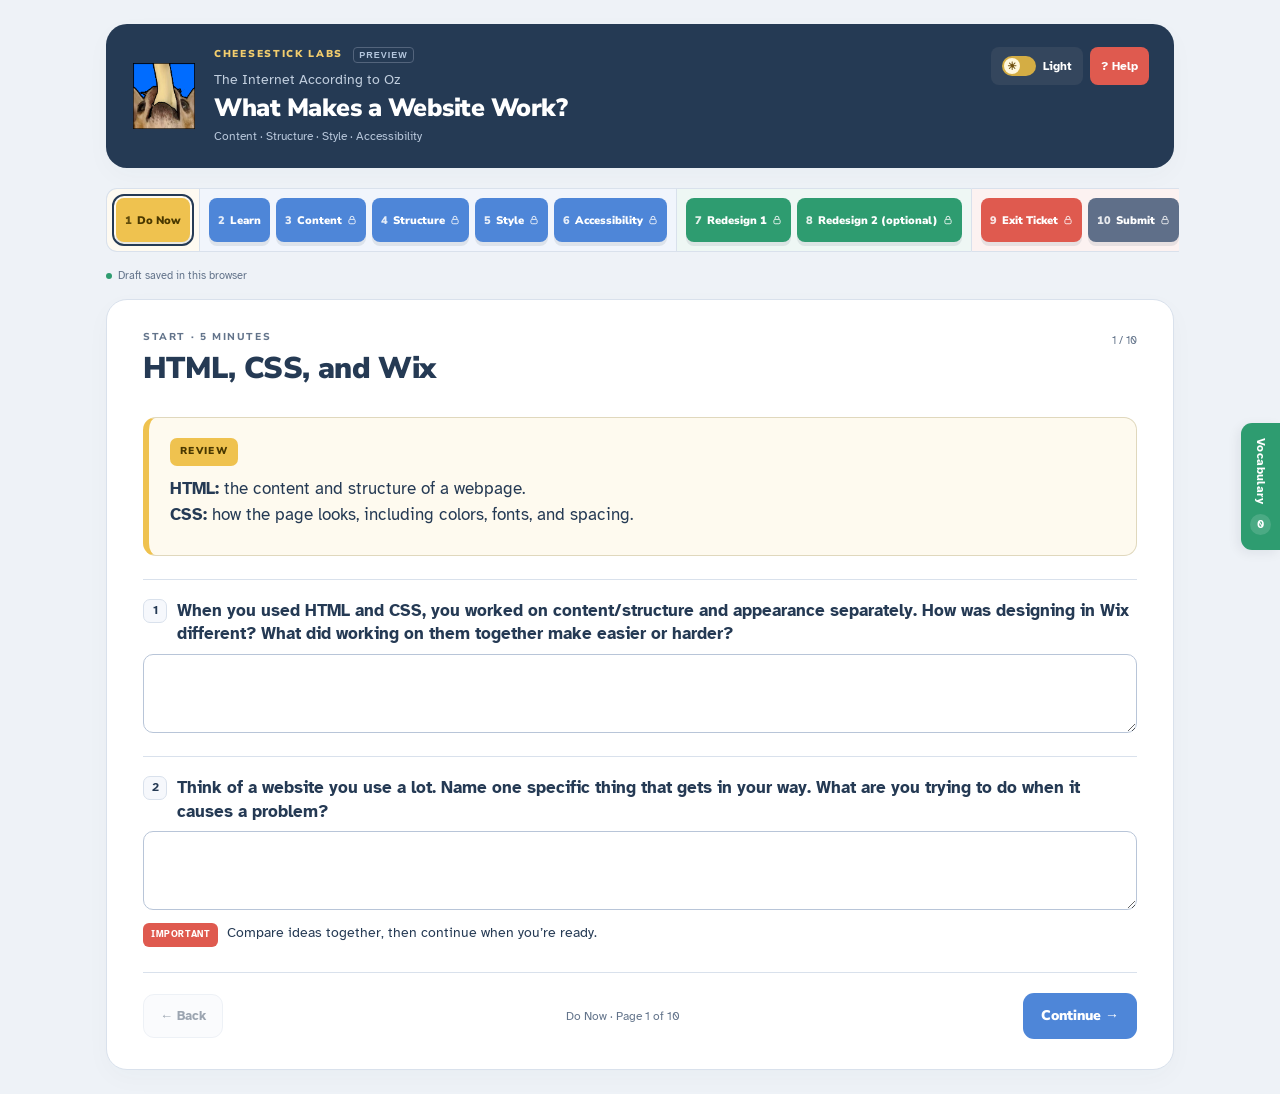
==== lab/index.html @ 754da24a "Add files via upload" ====
<!doctype html>
<html lang="en"><head><meta charset="utf-8"><meta name="viewport" content="width=device-width,initial-scale=1"><meta name="color-scheme" content="light dark"><title>Cheesestick Labs · What Makes a Website Work?</title><link rel="stylesheet" href="styles.css"><link rel="stylesheet" href="monday.css"></head><body>
<a href="#lesson" class="skip">Skip to lesson</a>
<div class="app-shell">
 <header class="topbar"><div class="brand"><div class="logo"><img src="assets/cheesestick-labs.png" alt="Cheesestick Labs" width="202" height="211"></div><div class="brand-text"><div class="brandline">CHEESESTICK LABS <span class="preview-tag">PREVIEW</span></div><div class="series" id="series"></div><h1 id="lesson-title"></h1><div class="subtitle" id="subtitle"></div></div></div><div class="header-tools"><div class="utilities"><button id="language" class="language" hidden>Español</button><button id="theme" class="theme" aria-label="Switch color theme"><span class="theme-track"><span class="theme-thumb">☀</span></span><span id="theme-label">Light</span></button><button id="help" class="help">? <span data-i="help">Help</span></button></div></div></header>
 <div class="nav-wrap"><div class="lesson-map-scroll"><nav id="page-nav" aria-label="Lesson pages"></nav></div><div class="session-line"><span class="draft" id="draft-status" role="status"></span><span id="theme-note"></span></div></div>
 <main id="lesson" tabindex="-1"></main>
</div>
<button class="vocab-tab" id="vocab-toggle" aria-controls="vocab-drawer" aria-expanded="false"><span data-i="vocabulary">Vocabulary</span><span id="vocab-count">0</span></button>
<aside id="vocab-drawer" class="vocab-drawer" aria-labelledby="vocab-heading" hidden><div class="drawer-heading"><div><span class="eyebrow" data-i="keepHandy">KEEP HANDY</span><h2 id="vocab-heading" data-i="vocabulary">Vocabulary</h2></div><button class="icon-button" id="vocab-close" aria-label="Close vocabulary">×</button></div><p class="muted" data-i="vocabIntro">Your glossary grows as you visit each topic.</p><dl id="vocab-list"></dl></aside>
<dialog id="checkpoint" class="checkpoint" aria-labelledby="checkpoint-question"><form id="checkpoint-form"><div class="dialog-top"><span class="eyebrow" data-i="teacherCheckpoint">TEACHER CHECKPOINT</span><button type="button" class="icon-button" data-close="checkpoint" aria-label="Close">×</button></div><span class="dialog-symbol">✦</span><h2 id="checkpoint-question"></h2><p id="checkpoint-hint" class="muted"></p><label for="checkpoint-answer" data-i="yourAnswer">Your answer</label><div class="unlock-row"><input id="checkpoint-answer" type="text" autocomplete="off" autocapitalize="off" spellcheck="false" required><button class="primary" data-i="unlock">Unlock →</button></div><p class="dialog-note" data-i="passwordNote">Your teacher will share the answer when it’s time to move on.</p><p id="checkpoint-status" role="status"></p></form></dialog>
<dialog id="help-dialog"><div class="dialog-top"><span class="eyebrow" data-i="aLittleHelp">A LITTLE HELP</span><button class="icon-button" data-close="help-dialog" aria-label="Close">×</button></div><h2 data-i="howThisWorks">How this lab works</h2><div id="help-content"></div><div class="help-actions"><button id="print-worksheet" class="secondary" data-i="worksheet">Print blank worksheet</button><button data-close="help-dialog" class="primary" data-i="gotIt">Got it</button></div></dialog>
<div class="toast" id="toast" role="status" hidden></div>
<div id="print-area"></div>
<script src="lesson.js"></script><script src="annotation-archive.js"></script><script src="monday.js"></script><script src="meatball-photos.js"></script><script src="meatball.js"></script><script src="app.js"></script></body></html>
---- lab/styles.css ----
@import url('https://fonts.googleapis.com/css2?family=Atkinson+Hyperlegible:wght@400;700&family=Nunito+Sans:wght@600;700;800;900&display=swap');
:root{color-scheme:light;--bg:#eef2f7;--surface:#fff;--soft:#f6f8fc;--field:#fff;--ink:#253a54;--muted:#63748b;--line:#d9e1ec;--header:#253a54;--blue:#4e86d8;--green:#2e9c70;--gold:#efc24f;--red:#df5a4f;--purple:#8f79d8;--slate:#5f6f89;--shadow:0 8px 26px #253a5407;--activity:#f7faff;--grid:#d6e1f0;--node:#fff}
:root[data-theme=dark]{color-scheme:dark;--bg:#151e2b;--surface:#202d3e;--soft:#1b2737;--field:#172333;--ink:#e0e8f4;--muted:#acbdd3;--line:#3a4b61;--header:#111a27;--shadow:0 8px 26px #0d17231c;--activity:#182638;--grid:#35485f;--node:#25374d}
*{box-sizing:border-box}body{margin:0;background:var(--bg);color:var(--ink);font:17px/1.55 'Atkinson Hyperlegible','Segoe UI',sans-serif}button,input,textarea,select{font:inherit}button,a,select,input,textarea{-webkit-tap-highlight-color:transparent}button{cursor:pointer;min-height:44px;border:0;font-weight:700;border-radius:11px;padding:10px 16px;transition:filter .15s,transform .15s}button:hover{filter:brightness(1.05)}button:active{transform:translateY(1px)}button:disabled{opacity:.45;cursor:not-allowed}button:focus-visible,a:focus-visible,input:focus-visible,textarea:focus-visible,select:focus-visible{outline:3px solid var(--gold);outline-offset:4px}a{color:var(--blue);text-underline-offset:3px}h1,h2,h3,.nav-button,.block-label,.primary,.brandline{font-family:'Nunito Sans','Segoe UI',sans-serif}h1,h2,h3{line-height:1.2}h2{font-size:30px;font-weight:900;letter-spacing:-.65px;margin:7px 0 12px}h3{font-size:20px;margin:0 0 9px}p{margin:0 0 14px}p:last-child{margin-bottom:0}.app-shell{max-width:1160px;margin:auto;padding:24px 46px 0}.topbar{border-radius:21px;background:var(--header);padding:23px 25px;color:#fff;display:flex;align-items:center;justify-content:space-between;gap:20px;box-shadow:var(--shadow)}.brand{display:flex;gap:17px;align-items:center}.logo{flex:none;width:66px;height:66px;background:#34475f;border:1px solid #4d6078;border-radius:18px;padding:5px;transform:rotate(-5deg)}.logo svg{width:100%;height:100%}.brandline{font-size:10px;letter-spacing:1.7px;font-weight:900;color:#f2cd6d;display:flex;gap:10px;align-items:center}.preview-tag{font:700 9px 'Segoe UI',sans-serif;letter-spacing:1px;color:#b5c7de;border:1px solid #53647c;border-radius:4px;padding:2px 5px}.series{font-size:14px;color:#c1cede;margin-top:6px}h1{font-size:25px;font-weight:900;letter-spacing:-.5px;margin:2px 0 4px}.subtitle{font-size:12px;color:#b9c8dc}.header-tools{flex:none;align-self:stretch;display:flex;flex-direction:column;justify-content:space-between;gap:15px;align-items:flex-end}.utilities{display:flex;gap:7px;align-items:center}.utilities button{font-size:12px;padding:8px 11px;min-height:38px;border-radius:8px;color:white}.language{background:#8f79d8}.help{background:#df5a4f}.theme{display:flex;gap:7px;align-items:center;background:#34465d}.theme-track{background:#d4ad44;width:34px;height:20px;border-radius:15px;display:block;padding:2px;transition:background .2s}.theme-thumb{display:grid;place-items:center;background:#fff8df;color:#705010;width:16px;height:16px;border-radius:50%;font-size:11px;transition:transform .2s}[data-theme=dark] .theme-track{background:#617a9f}[data-theme=dark] .theme-thumb{transform:translateX(14px);background:#e4edff;color:#324b69}.pacing{display:flex;gap:8px;align-items:center;font-size:11px;color:#c1cede}.pacing select{background:#34465d;color:#edf3fa;border:1px solid #53647c;border-radius:6px;padding:5px;font-size:11px}.nav-wrap{padding:20px 0 15px}nav{display:flex;gap:8px;flex-wrap:wrap}.nav-button{background:var(--tab);color:#fff;border-radius:12px;padding:12px 13px;font-size:12px;font-weight:900;box-shadow:0 4px 0 #23364d18;display:flex;gap:7px;align-items:center}.nav-button.gold{color:#493800}.nav-button[aria-current=page]{outline:3px solid var(--ink);outline-offset:2px}.nav-num{opacity:.85}.lock{width:12px;height:12px;opacity:.85}.session-line{display:flex;align-items:center;justify-content:space-between;gap:12px;font-size:11px;color:var(--muted);margin-top:15px;flex-wrap:wrap}.draft::before{content:'';display:inline-block;width:6px;height:6px;background:var(--green);border-radius:50%;margin-right:6px}.draft.error::before{background:var(--red)}main{background:var(--surface);border:1px solid var(--line);border-radius:21px;padding:30px 36px;box-shadow:var(--shadow);min-height:450px;scroll-margin-top:15px}main:focus{outline:none}.page-top{display:flex;gap:18px;justify-content:space-between;align-items:start;margin-bottom:18px}.eyebrow{font:800 10px 'Nunito Sans',sans-serif;letter-spacing:1.6px;color:var(--muted)}.page-count{font-size:11px;color:var(--muted);white-space:nowrap;margin-top:2px}.lead{color:var(--muted);max-width:780px;font-size:17px}.block{--tone:var(--gold);border:1px solid color-mix(in srgb,var(--tone) 30%,var(--line));border-left:6px solid var(--tone);background:color-mix(in srgb,var(--tone) 9%,var(--surface));padding:18px 21px;border-radius:13px;margin:18px 0}.block-label{display:inline-block;font-size:10px;font-weight:900;letter-spacing:1.3px;background:var(--tone);color:white;border-radius:7px;padding:6px 10px;margin-bottom:10px}.learn{--tone:var(--gold)}.learn .block-label{color:#493800}.observe{--tone:var(--blue)}.try{--tone:var(--green)}.review{--tone:var(--purple)}.important{--tone:var(--red)}.block p{margin-bottom:8px}.more-row{display:flex;gap:15px;flex-wrap:wrap;margin-top:8px;align-items:center}.learn-more{margin-top:8px}.learn-more summary{cursor:pointer;font-size:13px;color:var(--ink);font-weight:700}.learn-more p{font-size:14px;color:var(--muted);margin-top:8px}.slide-link{font-size:13px}.activity-area{background:var(--activity);border:1px solid var(--line);border-radius:12px;padding:18px;margin-top:13px}.activity-head{display:flex;gap:10px;align-items:center;justify-content:space-between;flex-wrap:wrap;margin-bottom:10px}.activity-head p{margin:0}.caption{font-size:12px;color:var(--muted)}.route-compare{display:grid;grid-template-columns:1fr 1fr;gap:12px}.route-option{padding:13px 15px;background:var(--node);border:1px solid var(--line);border-radius:10px}.route-letters{display:flex;gap:10px;align-items:center;font-weight:700;font-size:17px}.route-letters span{color:var(--muted);font-size:12px}.route-total{font:900 29px 'Nunito Sans',sans-serif;line-height:1.3;margin-top:8px}.route-total small{font:400 13px 'Atkinson Hyperlegible',sans-serif;color:var(--muted)}.route-option.better{border-color:var(--green)}.route-option.better .route-total{color:var(--green)}[data-theme=dark] .route-option.better .route-total{color:#63d5a4}.slider-label{display:flex;justify-content:space-between;gap:12px;font-size:14px;margin:18px 0 5px}.slider-label output{font-weight:700}input[type=range]{width:100%;accent-color:var(--green);margin:5px 0 0;min-height:25px}.slider-hints{display:flex;justify-content:space-between;font-size:11px;color:var(--muted)}.result-line{background:color-mix(in srgb,var(--green) 10%,var(--surface));padding:10px 13px;border-radius:8px;font-size:14px;margin-top:12px;min-height:42px}.question{border-top:1px solid var(--line);padding-top:19px;margin-top:23px}.question-label{display:flex;gap:10px;align-items:start;font-weight:700;line-height:1.4;margin-bottom:8px}.q-number{display:grid;place-items:center;width:24px;height:24px;flex:none;background:var(--soft);border:1px solid var(--line);border-radius:7px;font-size:12px}.question .caption{margin:0 0 10px 34px}.question textarea{display:block;width:100%;resize:vertical;background:var(--field);border:1px solid #b8c5d8;color:var(--ink);padding:12px 14px;border-radius:10px;min-height:76px}.question.deep{border:1px solid color-mix(in srgb,var(--purple) 45%,var(--line));border-left:6px solid var(--purple);background:color-mix(in srgb,var(--purple) 6%,var(--surface));padding:17px 20px;border-radius:13px;margin-top:20px}.think-heading{display:flex;justify-content:space-between;gap:10px;margin-bottom:9px}.think-heading strong{font-size:11px;color:var(--purple);letter-spacing:1px}.discussion-cue{font-size:12px;color:var(--muted);margin-top:9px}.pause-line{font-size:14px;padding:12px 0 0;display:flex;gap:9px;align-items:start}.pause-line strong{color:var(--red)}.page-bottom{display:flex;justify-content:space-between;gap:15px;align-items:center;margin-top:25px;padding-top:20px;border-top:1px solid var(--line)}.primary{background:var(--blue);color:white;font-size:14px;font-weight:900;padding:12px 18px}.secondary{background:var(--soft);border:1px solid var(--line);color:var(--ink);font-size:13px}.page-bottom .caption{text-align:center}.next-wrap{display:flex;align-items:center;gap:8px}.next-wrap svg{width:12px;height:12px}.vocab-tab{position:fixed;right:0;top:47%;z-index:15;writing-mode:vertical-rl;display:flex;gap:10px;align-items:center;background:var(--green);color:white;border-radius:11px 0 0 11px;padding:15px 9px;font-size:12px;letter-spacing:.4px;box-shadow:-3px 3px 12px #15213112}.vocab-tab span:last-child{display:grid;place-items:center;background:#ffffff24;border-radius:50%;width:21px;height:21px;writing-mode:horizontal-tb;font-size:11px}.vocab-drawer{position:fixed;right:0;top:0;bottom:0;width:min(365px,90vw);background:var(--surface);border-left:1px solid var(--line);box-shadow:-14px 0 50px #111a2730;z-index:25;padding:30px 26px;overflow-y:auto}.drawer-heading{display:flex;justify-content:space-between;align-items:start;gap:15px}.vocab-drawer h2{font-size:26px}.vocab-drawer dt{font-weight:700;color:var(--green);margin-top:22px}.vocab-drawer dd{margin:5px 0 0;font-size:15px}.vocab-drawer .term-page{font-size:11px;color:var(--muted);margin-top:4px}.icon-button{font-size:25px;line-height:1;width:40px;min-height:40px;padding:5px;color:var(--muted);background:var(--soft);flex:none}.vocab-link{padding:0;border:0;background:none;min-height:0;display:inline;color:inherit;font:inherit;font-weight:700;text-decoration:underline dotted var(--gold);text-underline-offset:4px}footer{padding:23px;text-align:center;color:var(--muted);font-size:12px}footer a{color:inherit}dialog{width:min(480px,calc(100% - 32px));border:1px solid var(--line);border-radius:19px;background:var(--surface);color:var(--ink);padding:27px;box-shadow:0 20px 100px #0b162355}dialog::backdrop{background:#111a2799;backdrop-filter:blur(4px)}dialog h2{font-size:26px}.dialog-top{display:flex;align-items:center;justify-content:space-between;gap:12px;margin-bottom:12px}.dialog-symbol{display:grid;place-items:center;background:color-mix(in srgb,var(--gold) 18%,var(--surface));color:var(--gold);width:42px;height:42px;border-radius:12px;font-size:28px;margin-bottom:15px}.muted{color:var(--muted);font-size:14px}.unlock-row{display:flex;gap:8px;margin-top:7px}.unlock-row input{min-width:0;width:100%}.unlock-row button{flex:none}input:not([type=range]),select{border:1px solid var(--line);background:var(--field);color:var(--ink);padding:10px 12px;border-radius:9px}dialog label{font-size:13px;font-weight:700}.dialog-note{font-size:12px;color:var(--muted);margin-top:13px}#checkpoint-status{font-size:13px;color:var(--red);margin-top:10px}.help-entry{margin:18px 0}.help-entry h3{font-size:16px}.help-entry p{font-size:14px;color:var(--muted)}.help-actions{display:flex;gap:9px;flex-wrap:wrap;justify-content:space-between;margin-top:23px}.toast{position:fixed;left:50%;bottom:22px;transform:translateX(-50%);background:var(--ink);color:var(--surface);padding:12px 20px;border-radius:10px;box-shadow:var(--shadow);z-index:50;max-width:90%;font-size:14px}.router-map{display:block;width:100%;height:auto;max-height:210px}.map-line{stroke:var(--grid);stroke-width:4;fill:none;stroke-linecap:round}.map-line.active{stroke:var(--blue)}.map-line.closed{stroke:var(--red);stroke-dasharray:6 7;opacity:.5}.map-node{fill:var(--node);stroke:var(--line);stroke-width:2}.map-node.router{stroke:var(--blue)}.router-map text{fill:var(--ink);font-family:'Nunito Sans',sans-serif;font-weight:800;font-size:14px}.router-map .edge-label{font:12px 'Atkinson Hyperlegible',sans-serif;fill:var(--muted)}.packet-dot{fill:var(--gold);stroke:var(--surface);stroke-width:3}.activity-controls{display:flex;gap:8px;align-items:center;flex-wrap:wrap;margin-top:9px}.activity-controls .primary{background:var(--green)}.toggle-link{background:var(--node);color:var(--ink);border:1px solid var(--line);font-size:13px}.toggle-link[aria-pressed=true]{border-color:var(--red);color:var(--red)}.message-scene{display:flex;justify-content:center;align-items:center;gap:18px;padding:20px 10px}.message-device{background:var(--node);border:2px solid var(--line);border-radius:16px;padding:20px;min-width:130px;text-align:center}.message-device .device-icon{font-size:26px;margin-bottom:8px}.message-device strong{display:block;font-size:15px}.message-device small{color:var(--muted);font-size:12px}.message-trail{color:var(--blue);letter-spacing:5px;position:relative;overflow:hidden;min-width:75px;text-align:center}.message-trail:after{content:'●';position:absolute;left:-10%;color:var(--gold);animation:message 3s linear infinite}@keyframes message{to{left:110%}}.review-prompt{font-size:14px}.workbench{display:grid;grid-template-columns:1fr 1fr;gap:20px;align-items:start}.tile-pool{display:flex;gap:7px;flex-wrap:wrap;align-items:center}.route-tile{background:var(--node);color:var(--ink);border:2px solid var(--blue);border-radius:9px;width:52px;min-height:49px;cursor:grab;touch-action:none;font:900 17px 'Nunito Sans',sans-serif}.route-tile[aria-pressed=true]{background:var(--blue);color:white}.drop-slot{display:flex;align-items:center;justify-content:center;gap:8px;background:var(--field);border:2px dashed var(--line);border-radius:11px;min-height:75px;padding:10px;margin-top:8px;flex-wrap:wrap}.drop-slot.over{border-color:var(--green);background:color-mix(in srgb,var(--green) 9%,var(--surface))}.path-stop{display:flex;gap:8px;align-items:center;font-weight:700}.path-stop button{min-height:35px;padding:4px 10px;background:var(--blue);color:white;border-radius:7px}.test-history{border-top:1px solid var(--line);margin-top:15px;padding-top:12px;font-size:13px}.test-history ol{margin:7px 0 0;padding-left:22px}.history-row{padding:3px 0}.history-cost{font-weight:700;color:var(--green)}.task-steps{display:flex;gap:13px;flex-wrap:wrap;margin:15px 0;color:var(--muted);font-size:12px}.task-steps span{display:flex;align-items:center;gap:5px}.task-steps b{display:grid;place-items:center;width:20px;height:20px;border-radius:50%;background:var(--soft);color:var(--ink)}.submit-fields{display:grid;grid-template-columns:2fr 1fr;gap:16px;margin:20px 0}.submit-fields label{font-size:13px;font-weight:700;display:block;margin-bottom:6px}.submit-fields input,.submit-fields select{width:100%}.response-summary{border:1px solid var(--line);border-radius:12px;overflow:hidden;margin:19px 0}.summary-row{display:flex;justify-content:space-between;align-items:center;gap:10px;padding:12px 16px;font-size:14px;border-bottom:1px solid var(--line)}.summary-row:last-child{border-bottom:0}.summary-row button{background:none;color:var(--blue);font-size:13px;padding:2px 4px;min-height:30px}.summary-stat{font-size:12px;color:var(--muted)}.submit-actions{display:flex;gap:9px;flex-wrap:wrap}.submit-note{margin-top:14px;padding:14px 16px;border-radius:10px;background:var(--soft);border:1px solid var(--line);font-size:14px}.submit-note.success{border-color:var(--green)}.preview-notice{font-size:13px;color:var(--muted);border-left:3px solid var(--gold);padding-left:12px;margin:18px 0}.skip{position:absolute;top:-100px;background:var(--surface);padding:12px;z-index:100}.skip:focus{top:10px}#print-area{display:none}[hidden]{display:none!important}.drag-ghost{position:fixed;pointer-events:none;z-index:60;background:var(--blue);color:white;padding:10px 17px;border-radius:10px;font-weight:700;box-shadow:0 6px 20px #111a2755}
@media(min-width:1400px){.app-shell{max-width:1210px}}@media(max-width:950px){.topbar{align-items:flex-start}.brand{align-items:flex-start}.header-tools{gap:15px}.app-shell{padding:18px 42px 0 18px}h1{font-size:23px}.utilities{flex-wrap:wrap;justify-content:flex-end}.nav-button{padding:11px;font-size:11px}main{padding:26px}}
@media(max-width:680px){body{font-size:16px}.app-shell{padding:10px 34px 0 10px}.topbar{padding:18px;flex-direction:column;gap:17px;border-radius:16px}.logo{width:47px;height:47px;border-radius:13px}.brand{gap:11px}.brandline{font-size:9px}.series{font-size:12px}h1{font-size:21px}.subtitle{font-size:11px}.header-tools{flex-direction:row;align-items:center;align-self:stretch;flex-wrap:wrap}.utilities button{font-size:11px}.pacing{font-size:10px}nav{gap:7px}.nav-button{flex:1 1 28%;justify-content:center;font-size:10px;padding:10px 6px}.session-line{font-size:10px}#theme-note{display:none}main{padding:21px 17px;border-radius:16px}h2{font-size:25px}.page-top{gap:8px}.eyebrow{font-size:9px;letter-spacing:1px}.page-count{font-size:10px}.lead{font-size:16px}.block{padding:15px;border-left-width:5px}.route-compare{gap:8px}.route-option{padding:12px}.route-letters{gap:6px;font-size:15px}.route-total{font-size:26px}.workbench{grid-template-columns:1fr;gap:12px}.question.deep{padding:15px}.page-bottom{gap:8px}.page-bottom .caption{display:none}.primary{padding:11px 14px}.vocab-tab{padding:12px 6px;font-size:11px}.message-scene{gap:10px;padding:15px 0}.message-device{min-width:90px;padding:12px}.message-trail{min-width:38px;letter-spacing:2px}.message-device strong{font-size:13px}.message-device small{font-size:11px}.submit-fields{grid-template-columns:1fr}.router-map{min-height:150px}.activity-area{padding:12px}.think-heading strong{font-size:10px}.think-heading .caption{font-size:10px}footer{font-size:11px;padding:20px 0}dialog{padding:21px}.unlock-row{flex-wrap:wrap}.unlock-row button{width:100%}}
.pause-line .pause-label{background:var(--red);color:#fff;border-radius:6px;padding:5px 8px;letter-spacing:.6px;font-size:9px;flex:none;margin-top:1px}
@media(max-width:680px){.router-map{min-height:0}.router-map text{font-size:30px}.router-map .edge-label{font-size:27px}.pause-line{flex-direction:column;gap:6px;align-items:start}}
@media(prefers-reduced-motion:reduce){*,*::before,*::after{animation:none!important;transition:none!important;scroll-behavior:auto!important}}
@media print{body{background:white;color:#17263b;font:12pt/1.4 Arial,sans-serif}.app-shell,.vocab-tab,.vocab-drawer,dialog,.toast{display:none!important}#print-area{display:block}#print-area h1{font:700 22pt Arial;color:#17263b}#print-area h2{font:700 17pt Arial;margin-top:24px}#print-area section{break-after:page}#print-area section:last-child{break-after:auto}#print-area .print-question{margin:17px 0;break-inside:avoid}#print-area .write-lines{height:75px;border-bottom:1px solid #999}#print-area p{color:#17263b}#print-area svg{max-width:100%;height:auto}.print-note{font-size:10pt}}
.match-line{display:grid;grid-template-columns:1fr 220px;gap:15px;align-items:center;margin:10px 0}.fix-controls{display:flex;gap:12px;flex-wrap:wrap}.fix-controls label{display:grid;gap:5px;font-size:14px}.fix-demo{padding:20px;background:white;color:#17263b;border:1px solid #bdc7d7;margin-top:15px;border-radius:10px}.fix-demo.low-contrast{color:#c1c8cc}.fix-menu{padding:10px;background:#e5edf3;margin:12px 0}.annotation-tools{display:flex;gap:8px;align-items:center;flex-wrap:wrap;margin:15px 0}.annotation-tools span{font-size:13px}.annotation-tools [aria-pressed=true]{background:var(--green);color:white;border-color:var(--green)}.evidence-workspace{display:grid;grid-template-columns:minmax(0,1.5fr) minmax(250px,1fr);gap:20px;align-items:start}.mock-browser{border:1px solid #bdc7d7;border-radius:12px;overflow:hidden;background:white;color:#17263b}.mock-address{background:#e6ebf1;padding:10px;font-size:12px}.mock-address span{display:block;color:#53647c}.mock-site{padding:16px}.web-feature{display:block;position:relative;text-align:left;background:white;color:#17263b;border:2px solid transparent;border-radius:7px;padding:10px;width:100%;margin-bottom:8px;min-height:44px}.web-feature:hover{border-color:#2470bd}.web-feature:focus-visible{outline:3px solid #2470bd;outline-offset:2px}.web-feature p{font-size:14px;margin:8px 0}.web-feature[data-feature=brand]{font-size:23px}.web-feature[data-feature=menu]{background:#edf4fb;font-size:13px}.web-feature[data-feature=access]{font-size:13px;background:#eff8f2}.web-feature[data-feature=secondary]{background:#fff5dc;font-size:14px}.mock-grid{display:grid;grid-template-columns:1fr 1fr;gap:8px}.mock-grid .web-feature{border:1px solid #c4cedb;min-height:160px}.mock-grid strong{font-size:17px}.search-demo{display:block;padding:8px;border:1px solid #9faec3;border-radius:20px;color:#53647c;font-size:14px}.mock-action{display:inline-block;background:#1e5ca4;color:white;border-radius:6px;padding:7px 9px;font-size:13px}.markers{display:block;color:#a3281f;font-weight:bold;font-size:13px;margin-top:5px}.web-feature.highlighted{background:#fff39b}.evidence-note{border:1px solid var(--line);border-left:4px solid var(--green);border-radius:8px;padding:12px;margin-bottom:13px;font-size:13px}.evidence-note label{display:grid;gap:5px;margin-top:10px}.evidence-note textarea{width:100%;background:var(--field);color:var(--ink);padding:10px;border:1px solid var(--line);border-radius:7px;margin-bottom:10px}.evidence-note strong{overflow-wrap:anywhere}.evidence-note button{font-size:12px;padding:7px}.evidence-workspace aside{max-height:650px;overflow:auto;scrollbar-gutter:stable}.evidence-workspace aside h3{font-size:18px}@media(max-width:900px){.evidence-workspace{grid-template-columns:1fr}.evidence-workspace aside{max-height:none}.match-line{grid-template-columns:1fr}.mock-grid{grid-template-columns:1fr 1fr}}@media(max-width:500px){.mock-grid{grid-template-columns:1fr}}


.learn-topic{display:block;font-size:23px;font-weight:800;line-height:1.3;margin:2px 0 16px}.learn-detail{display:block;margin:12px 0;line-height:1.65}.learn-detail:last-child{margin-bottom:0}

.logo{transform:none;background:transparent;border:0;border-radius:0;padding:0;overflow:visible}.logo img{display:block;width:100%;height:100%;object-fit:contain}.app-shell{padding-bottom:24px}

.bigidea-statement{display:block;font-size:25px;line-height:1.5;padding:6px 0 12px}.bigidea-examples{margin:18px 0 0}.bigidea-examples>div{display:grid;grid-template-columns:125px 1fr;gap:14px;padding:13px 0;border-top:1px solid var(--line)}.bigidea-examples dt{font-weight:800}.bigidea-examples dd{margin:0;line-height:1.65}@media(max-width:600px){.bigidea-statement{font-size:21px}.bigidea-examples>div{grid-template-columns:1fr;gap:4px}}

.lesson-map-scroll{overflow-x:auto;padding:5px 5px 9px;margin:-5px -5px -9px;scrollbar-width:thin}#page-nav{display:flex;flex-wrap:nowrap;gap:24px;align-items:stretch;min-width:max-content}.lesson-part{position:relative;border:1px solid var(--line);background:var(--surface);border-radius:13px;padding:9px;display:flex;flex-direction:column;justify-content:space-between;gap:10px;flex:1 0 auto}.lesson-part.current-part{border-color:var(--muted);box-shadow:0 2px 7px #17263b0c}.lesson-part:not(:last-child)::after{content:'→';position:absolute;right:-21px;top:50%;transform:translateY(-50%);font-size:18px;font-weight:700;color:var(--muted)}.lesson-part-label{display:flex;align-items:center;gap:8px;padding:0 2px;white-space:nowrap}.lesson-part-label>span{font-size:8px;font-weight:800;letter-spacing:1px;color:var(--muted)}.lesson-part-label>strong{font-size:11px;color:var(--ink)}.lesson-part-tabs{display:flex;gap:6px;flex-wrap:nowrap}.lesson-part .nav-button{font-size:11px;padding:10px 9px;gap:5px;border-radius:8px;white-space:nowrap;flex:1 0 auto;justify-content:center}.lesson-part .nav-button[aria-current=page]{outline-width:2px;outline-offset:2px}.lesson-part .lock{width:10px;height:10px}@media(max-width:680px){#page-nav{gap:21px}.lesson-part{padding:8px}.lesson-part-label>strong{font-size:10px}.lesson-part-label>span{font-size:8px}.lesson-part .nav-button{font-size:10px;padding:10px 8px}.lesson-part:not(:last-child)::after{right:-19px;font-size:16px}}
.lesson-part-label{display:none}#page-nav{gap:0}.lesson-part{border-radius:0;gap:0;border-right:0;padding:9px}.lesson-part:first-child{border-radius:11px 0 0 11px}.lesson-part:last-child{border-radius:0 11px 11px 0;border-right:1px solid var(--line)}.lesson-part:not(:last-child)::after{content:none}.lesson-part.current-part{border-color:var(--line);box-shadow:none}@media(max-width:680px){#page-nav{gap:0}.lesson-part{padding:8px}}
.lesson-part:nth-child(1){--part-color:var(--purple)}.lesson-part:nth-child(2){--part-color:var(--blue)}.lesson-part:nth-child(3){--part-color:var(--green)}.lesson-part:nth-child(4){--part-color:var(--red)}.lesson-part{background:color-mix(in srgb,var(--part-color) 8%,var(--surface))}.lesson-part .nav-button{background:var(--part-color);color:#fff}.lesson-part .nav-button.gold{color:#fff}
.lesson-part:nth-child(1){--part-color:var(--gold)}.lesson-part:nth-child(1) .nav-button{color:#493800}.lesson-part:nth-child(4) .nav-button:last-child{background:var(--slate);color:#fff}

.investigation-steps{padding-left:24px;margin:0 0 20px}.investigation-steps li{padding-left:7px;margin:0 0 15px;line-height:1.7}.investigation-steps li::marker{font-weight:800;color:var(--red)}.question-group{font-size:15px;letter-spacing:.5px;color:var(--purple);margin:32px 0 0;padding-top:15px;border-top:2px solid var(--line)}

.shareout-sites{display:flex;gap:8px;flex-wrap:wrap;margin:16px 0}.shareout-sites button{font-size:13px}.shareout-sites [aria-pressed=true]{background:var(--blue);border-color:var(--blue);color:#fff}.shareout-viewer{margin:16px 0}.shareout-viewer iframe{display:block;width:100%;height:800px;border:0;background:white}.shareout-viewer+.caption{margin-top:12px}
---- lab/monday.css ----
.fake-browser{border:2px solid #8b9aa3;border-radius:12px;overflow:hidden;margin:18px 0;background:white}.browser-bar{display:flex;gap:18px;background:#e9eef0;color:#34454c;padding:10px 16px;font:14px system-ui}.fake-browser iframe{display:block;border:0;width:100%;height:530px;background:white}.feature-picks{border:1px solid var(--border,#899);padding:18px;display:grid;grid-template-columns:repeat(2,minmax(0,1fr));gap:12px}.feature-picks label{display:flex;align-items:center;gap:10px;padding:10px;border-radius:6px;background:var(--surface,#eee)}.feature-picks input{width:20px;height:20px}.design-options{display:grid;grid-template-columns:repeat(auto-fit,minmax(180px,1fr));gap:15px}.design-options label{font-weight:bold}.design-options select{display:block;width:100%;margin-top:8px;padding:12px;font:inherit;color:var(--text);background:var(--surface,#fff);border:1px solid #899;border-radius:8px}.compare-actions{display:flex;gap:12px;align-items:center;flex-wrap:wrap}[hidden]{display:none!important}@media(max-width:650px){.feature-picks{grid-template-columns:1fr}}@media print{.fake-browser{display:none}}

.cssa-overview{display:grid;grid-template-columns:repeat(2,minmax(0,1fr));gap:18px;margin:22px 0}.cssa-card{border:1px solid var(--line);border-top:5px solid var(--blue);border-radius:12px;padding:22px;background:var(--surface)}.cssa-card:nth-child(2){border-top-color:var(--green)}.cssa-card:nth-child(3){border-top-color:var(--gold)}.cssa-card:nth-child(4){border-top-color:var(--red)}.cssa-letter{float:right;font-size:40px;font-weight:800;color:var(--muted)}.cssa-card h3{margin:0 0 10px}.cssa-card p{margin-bottom:0}@media(max-width:650px){.cssa-overview{grid-template-columns:1fr}}

.access-compare{display:grid;grid-template-columns:repeat(2,minmax(0,1fr));gap:16px}.access-compare h3{font-size:18px;margin-bottom:8px}.access-compare .fake-browser{margin-top:0}.access-compare iframe{height:470px}@media(max-width:700px){.access-compare{grid-template-columns:1fr}}
.site-picker select{display:block;width:100%;padding:12px;font:inherit;margin:10px 0;background:var(--surface);color:var(--text);border:1px solid var(--line);border-radius:8px}#meatball-frame{height:650px}
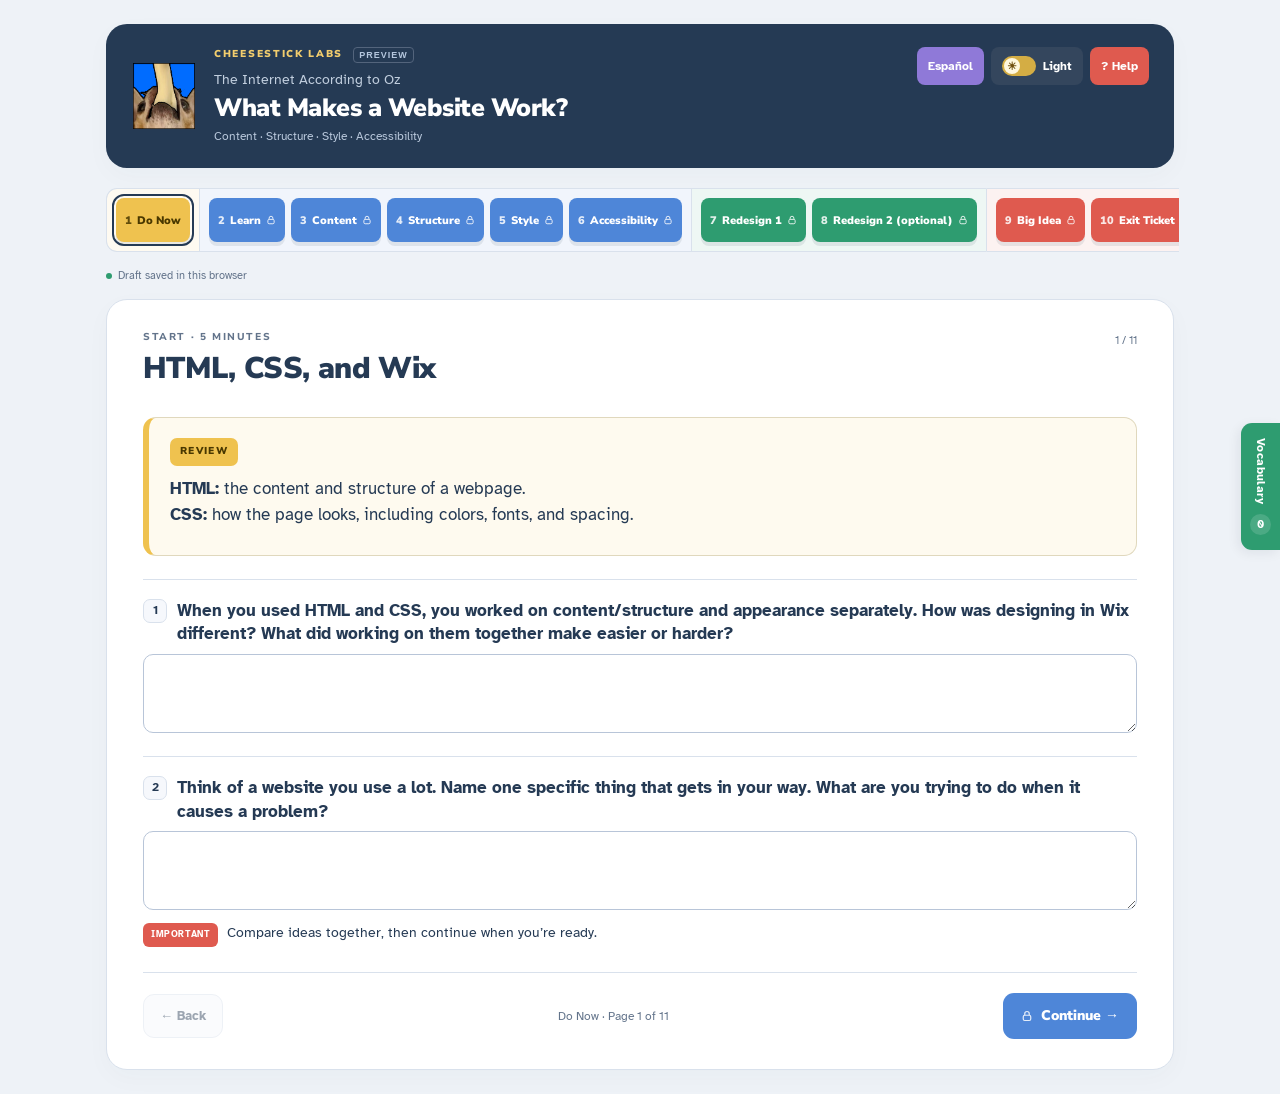
==== commit 3e41e646: "Add files via upload" ====
--- a/lab/index.html
+++ b/lab/index.html
@@ -1,8 +1,8 @@
 <!doctype html>
-<html lang="en"><head><meta charset="utf-8"><meta name="viewport" content="width=device-width,initial-scale=1"><meta name="color-scheme" content="light dark"><title>Cheesestick Labs · What Makes a Website Work?</title><link rel="stylesheet" href="styles.css"><link rel="stylesheet" href="monday.css"></head><body>
+<html lang="en"><head><meta charset="utf-8"><meta name="viewport" content="width=device-width,initial-scale=1"><meta name="color-scheme" content="light dark"><title>Designing a Website - CSSA</title><link rel="stylesheet" href="styles.css"><link rel="stylesheet" href="monday.css"></head><body>
 <a href="#lesson" class="skip">Skip to lesson</a>
 <div class="app-shell">
- <header class="topbar"><div class="brand"><div class="logo"><img src="assets/cheesestick-labs.png" alt="Cheesestick Labs" width="202" height="211"></div><div class="brand-text"><div class="brandline">CHEESESTICK LABS <span class="preview-tag">PREVIEW</span></div><div class="series" id="series"></div><h1 id="lesson-title"></h1><div class="subtitle" id="subtitle"></div></div></div><div class="header-tools"><div class="utilities"><button id="language" class="language" hidden>Español</button><button id="theme" class="theme" aria-label="Switch color theme"><span class="theme-track"><span class="theme-thumb">☀</span></span><span id="theme-label">Light</span></button><button id="help" class="help">? <span data-i="help">Help</span></button></div></div></header>
+ <header class="topbar"><div class="brand"><div class="logo"><img src="assets/cheesestick-labs.png" alt="Cheesestick Labs" width="202" height="211"></div><div class="brand-text"><div class="brandline">CHEESESTICK LABS <span class="preview-tag">PREVIEW</span></div><div class="series" id="series"></div><h1 id="lesson-title"></h1><div class="subtitle" id="subtitle"></div></div></div><div class="header-tools"><div class="utilities"><button id="language" class="language">Español</button><button id="theme" class="theme" aria-label="Switch color theme"><span class="theme-track"><span class="theme-thumb">☀</span></span><span id="theme-label">Light</span></button><button id="help" class="help">? <span data-i="help">Help</span></button></div></div></header>
  <div class="nav-wrap"><div class="lesson-map-scroll"><nav id="page-nav" aria-label="Lesson pages"></nav></div><div class="session-line"><span class="draft" id="draft-status" role="status"></span><span id="theme-note"></span></div></div>
  <main id="lesson" tabindex="-1"></main>
 </div>
@@ -12,4 +12,4 @@
 <dialog id="help-dialog"><div class="dialog-top"><span class="eyebrow" data-i="aLittleHelp">A LITTLE HELP</span><button class="icon-button" data-close="help-dialog" aria-label="Close">×</button></div><h2 data-i="howThisWorks">How this lab works</h2><div id="help-content"></div><div class="help-actions"><button id="print-worksheet" class="secondary" data-i="worksheet">Print blank worksheet</button><button data-close="help-dialog" class="primary" data-i="gotIt">Got it</button></div></dialog>
 <div class="toast" id="toast" role="status" hidden></div>
 <div id="print-area"></div>
-<script src="lesson.js"></script><script src="annotation-archive.js"></script><script src="monday.js"></script><script src="meatball-photos.js"></script><script src="meatball.js"></script><script src="app.js"></script></body></html>
+<script src="lesson.js"></script><script src="annotation-archive.js"></script><script src="monday.js"></script><script src="meatball-photos.js"></script><script src="meatball.js"></script><script src="spanish.js"></script><script src="app.js"></script></body></html>
--- a/lab/monday.css
+++ b/lab/monday.css
@@ -4,3 +4,14 @@
 
 .access-compare{display:grid;grid-template-columns:repeat(2,minmax(0,1fr));gap:16px}.access-compare h3{font-size:18px;margin-bottom:8px}.access-compare .fake-browser{margin-top:0}.access-compare iframe{height:470px}@media(max-width:700px){.access-compare{grid-template-columns:1fr}}
 .site-picker select{display:block;width:100%;padding:12px;font:inherit;margin:10px 0;background:var(--surface);color:var(--text);border:1px solid var(--line);border-radius:8px}#meatball-frame{height:650px}
+
+.redesign-workbench{display:grid;grid-template-columns:205px minmax(0,1fr);gap:18px;align-items:start;margin-top:18px}
+.redesign-sidebar{position:sticky;top:16px;padding:14px;background:var(--surface);border:1px solid var(--line);border-radius:10px}
+.redesign-sidebar .design-options{display:flex;flex-direction:column;gap:14px}
+.redesign-sidebar .design-options label{font-size:13px}
+.redesign-sidebar .design-options select{padding:9px 7px;font-size:13px;margin-top:5px}
+.redesign-preview{min-width:0}.redesign-preview .compare-actions{gap:7px}.redesign-preview .compare-actions button{font-size:12px;padding:9px 10px}.redesign-preview .fake-browser{margin:12px 0 0}
+.redesign-preview #meatball-frame{height:480px}.redesign-preview .browser-bar{font-size:12px}
+@media(max-width:700px){.redesign-workbench{grid-template-columns:150px minmax(240px,1fr);gap:10px;overflow-x:auto}.redesign-sidebar{position:static;padding:10px}.redesign-sidebar .design-options{display:flex;flex-direction:column;gap:12px}.redesign-preview #meatball-frame{height:480px}}
+
+.redesign-sidebar .design-options>label{display:block;width:100%;min-width:0}.redesign-sidebar .design-options select{max-width:100%}
